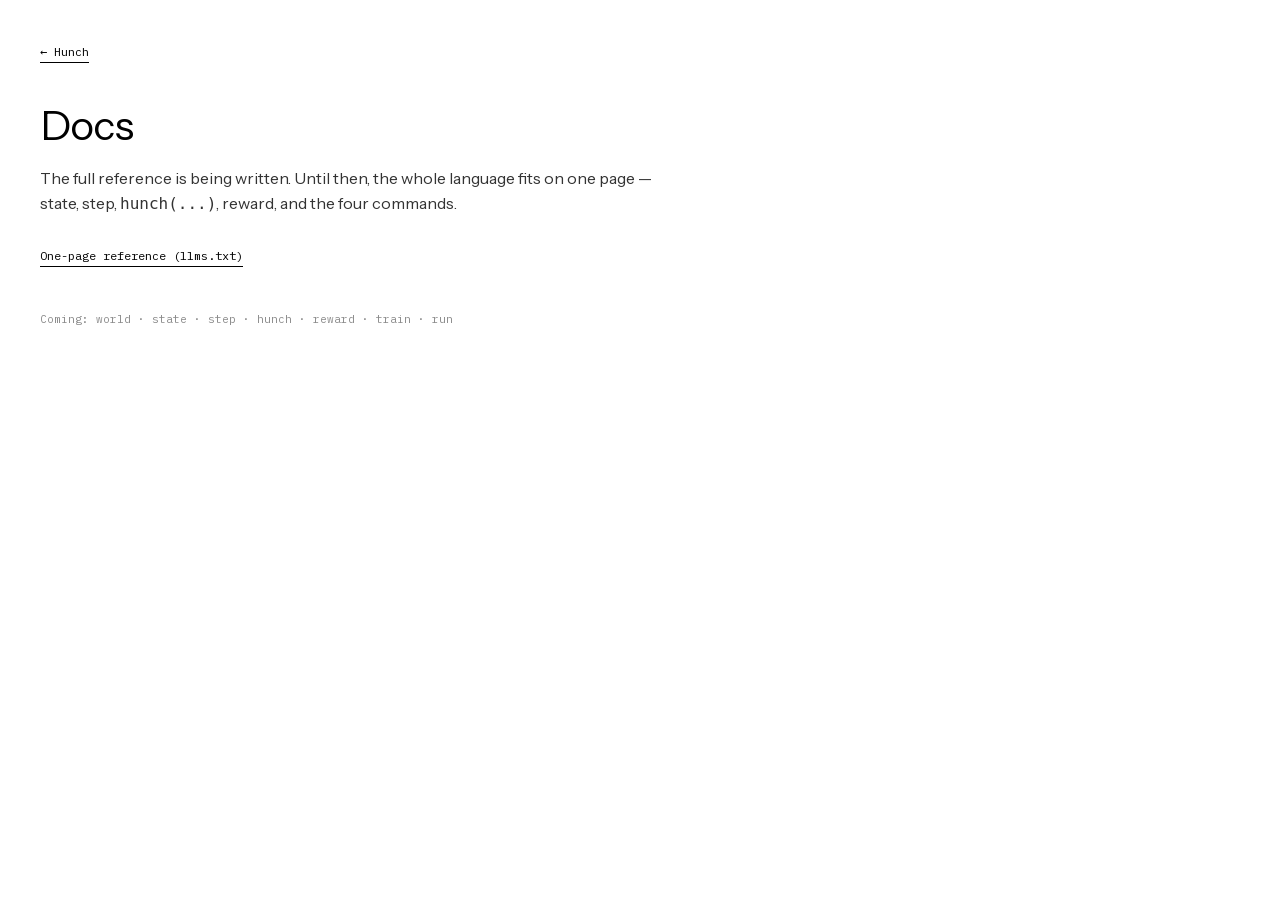
==== site/docs/index.html @ 7365aa73 "Hunch: a small language for RL and self-play worlds Write the rules of a world in one file and leave" ====
<!doctype html>
<html lang="en">
<head>
<meta charset="utf-8">
<meta name="viewport" content="width=device-width, initial-scale=1">
<title>Docs — Hunch</title>
<meta name="description" content="The Hunch language reference.">
<meta name="color-scheme" content="light">
<link rel="icon" href="../favicon.ico?v=3" sizes="16x16 32x32 48x48" type="image/x-icon">
<style>
  @font-face { font-family: "Instrument Sans"; src: url("../assets/fonts/instrument-sans.woff2") format("woff2"); font-weight: 400 700; font-display: swap; }
  @font-face { font-family: "IBM Plex Mono"; src: url("../assets/fonts/plex-mono-400.woff2") format("woff2"); font-weight: 400; font-display: swap; }
  * { box-sizing: border-box; }
  body { margin: 0; background: #fff; color: #000; font-family: "Instrument Sans", system-ui, sans-serif; }
  main { min-height: 100dvh; padding: 40px; max-width: 720px; }
  .back { font: 400 12px/1 "IBM Plex Mono", monospace; color: #000; text-decoration: none; border-bottom: 1px solid #000; padding-bottom: 3px; }
  h1 { margin: 40px 0 0; font-size: clamp(30px, 3.2vw, 44px); font-weight: 400; letter-spacing: -.02em; }
  p { margin: 16px 0 0; font-size: 16px; line-height: 1.55; color: #333; }
  .more { margin-top: 28px; font: 400 12px/1.8 "IBM Plex Mono", monospace; }
  .more a { color: #000; text-decoration: none; border-bottom: 1px solid #000; padding-bottom: 3px; }
  .todo { margin-top: 44px; font: 400 11px/1.8 "IBM Plex Mono", monospace; color: #8a8a8a; }
  @media (max-width: 900px) { main { padding: 24px; } }
</style>
</head>
<body>
<main>
  <a class="back" href="../">← Hunch</a>
  <h1>Docs</h1>
  <p>The full reference is being written. Until then, the whole language fits on one page — state, step, <code>hunch(...)</code>, reward, and the four commands.</p>
  <p class="more"><a href="../llms.txt">One-page reference (llms.txt)</a></p>
  <p class="todo">Coming: world · state · step · hunch · reward · train · run</p>
</main>
</body>
</html>
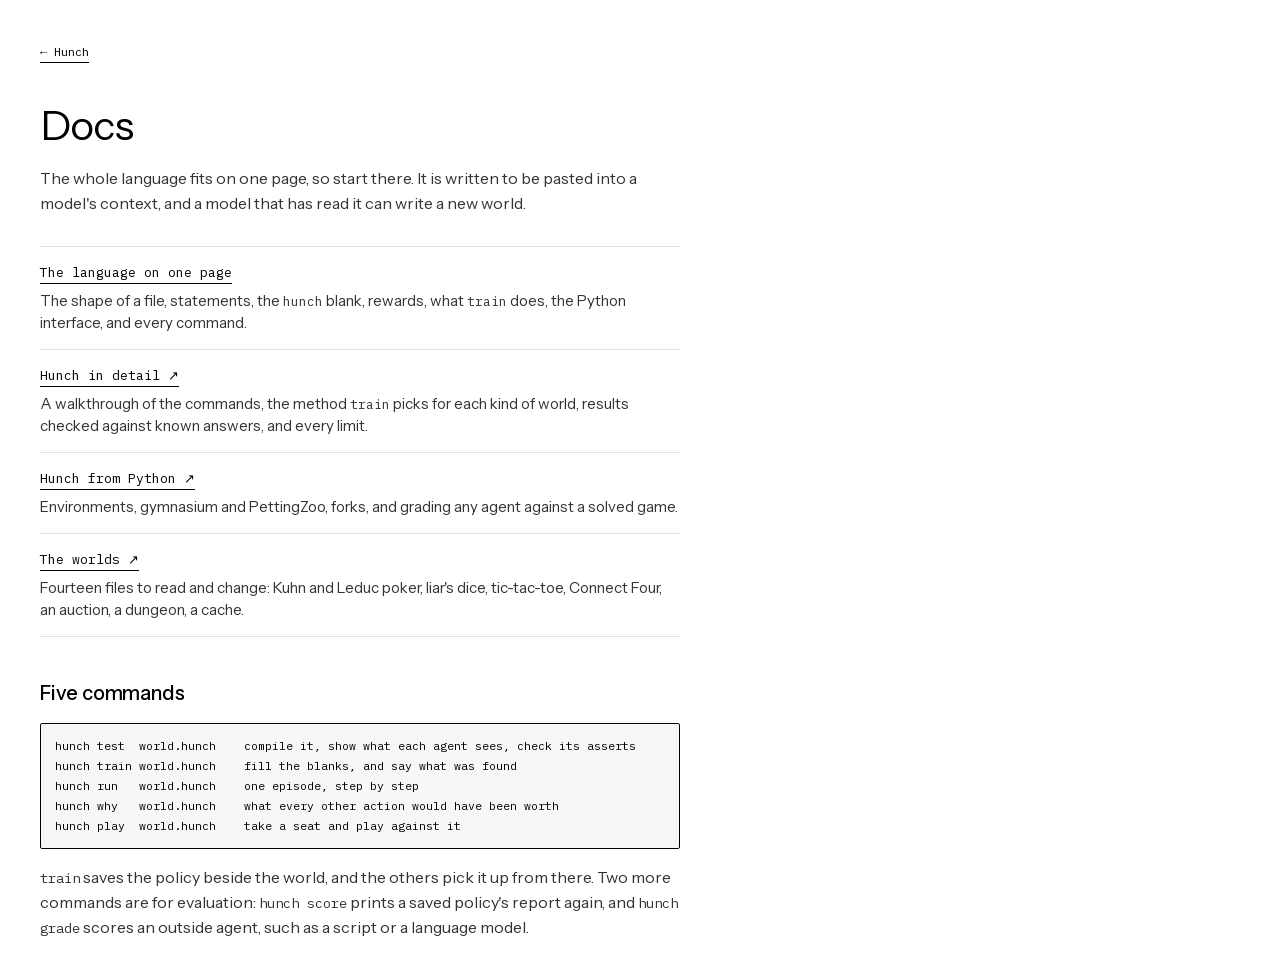
==== commit 358f8fb9: "Rewrite the website: new tagline, quickstart, a worked example, real docs The front page now says "H" ====
--- a/site/docs/index.html
+++ b/site/docs/index.html
@@ -4,7 +4,7 @@
 <meta charset="utf-8">
 <meta name="viewport" content="width=device-width, initial-scale=1">
 <title>Docs — Hunch</title>
-<meta name="description" content="The Hunch language reference.">
+<meta name="description" content="Hunch documentation: the one-page language reference, the guides, and the commands.">
 <meta name="color-scheme" content="light">
 <link rel="icon" href="../favicon.ico?v=3" sizes="16x16 32x32 48x48" type="image/x-icon">
 <style>
@@ -16,9 +16,15 @@
   .back { font: 400 12px/1 "IBM Plex Mono", monospace; color: #000; text-decoration: none; border-bottom: 1px solid #000; padding-bottom: 3px; }
   h1 { margin: 40px 0 0; font-size: clamp(30px, 3.2vw, 44px); font-weight: 400; letter-spacing: -.02em; }
   p { margin: 16px 0 0; font-size: 16px; line-height: 1.55; color: #333; }
-  .more { margin-top: 28px; font: 400 12px/1.8 "IBM Plex Mono", monospace; }
-  .more a { color: #000; text-decoration: none; border-bottom: 1px solid #000; padding-bottom: 3px; }
-  .todo { margin-top: 44px; font: 400 11px/1.8 "IBM Plex Mono", monospace; color: #8a8a8a; }
+  h2 { margin: 44px 0 0; font-size: 20px; font-weight: 500; letter-spacing: -.01em; }
+  code { font: 400 .86em "IBM Plex Mono", monospace; }
+  pre { margin: 18px 0 0; padding: 12px 14px; background: #f7f7f5; border: 1px solid #000; border-radius: 2px; font: 400 11.5px/1.75 "IBM Plex Mono", monospace; overflow-x: auto; }
+  .list { list-style: none; margin: 30px 0 0; padding: 0; }
+  .list li { padding: 14px 0; border-top: 1px solid #e3e3df; }
+  .list li:last-child { border-bottom: 1px solid #e3e3df; }
+  .list a { font: 400 13px/1.4 "IBM Plex Mono", monospace; color: #000; text-decoration: none; border-bottom: 1px solid #000; padding-bottom: 2px; }
+  .list a:hover { opacity: .6; }
+  .list span { display: block; margin-top: 8px; font-size: 15px; line-height: 1.5; color: #333; }
   @media (max-width: 900px) { main { padding: 24px; } }
 </style>
 </head>
@@ -26,9 +32,22 @@
 <main>
   <a class="back" href="../">← Hunch</a>
   <h1>Docs</h1>
-  <p>The full reference is being written. Until then, the whole language fits on one page — state, step, <code>hunch(...)</code>, reward, and the four commands.</p>
-  <p class="more"><a href="../llms.txt">One-page reference (llms.txt)</a></p>
-  <p class="todo">Coming: world · state · step · hunch · reward · train · run</p>
+  <p>The whole language fits on one page, so start there. It is written to be pasted into a model's context, and a model that has read it can write a new world.</p>
+
+  <ul class="list">
+    <li><a href="../llms.txt">The language on one page</a><span>The shape of a file, statements, the <code>hunch</code> blank, rewards, what <code>train</code> does, the Python interface, and every command.</span></li>
+    <li><a href="https://github.com/knownquantity/Hunch/blob/main/docs/details.md">Hunch in detail ↗</a><span>A walkthrough of the commands, the method <code>train</code> picks for each kind of world, results checked against known answers, and every limit.</span></li>
+    <li><a href="https://github.com/knownquantity/Hunch/blob/main/docs/python.md">Hunch from Python ↗</a><span>Environments, gymnasium and PettingZoo, forks, and grading any agent against a solved game.</span></li>
+    <li><a href="https://github.com/knownquantity/Hunch/tree/main/worlds">The worlds ↗</a><span>Fourteen files to read and change: Kuhn and Leduc poker, liar's dice, tic-tac-toe, Connect Four, an auction, a dungeon, a cache.</span></li>
+  </ul>
+
+  <h2>Five commands</h2>
+  <pre>hunch test  world.hunch    compile it, show what each agent sees, check its asserts
+hunch train world.hunch    fill the blanks, and say what was found
+hunch run   world.hunch    one episode, step by step
+hunch why   world.hunch    what every other action would have been worth
+hunch play  world.hunch    take a seat and play against it</pre>
+  <p><code>train</code> saves the policy beside the world, and the others pick it up from there. Two more commands are for evaluation: <code>hunch score</code> prints a saved policy's report again, and <code>hunch grade</code> scores an outside agent, such as a script or a language model.</p>
 </main>
 </body>
 </html>
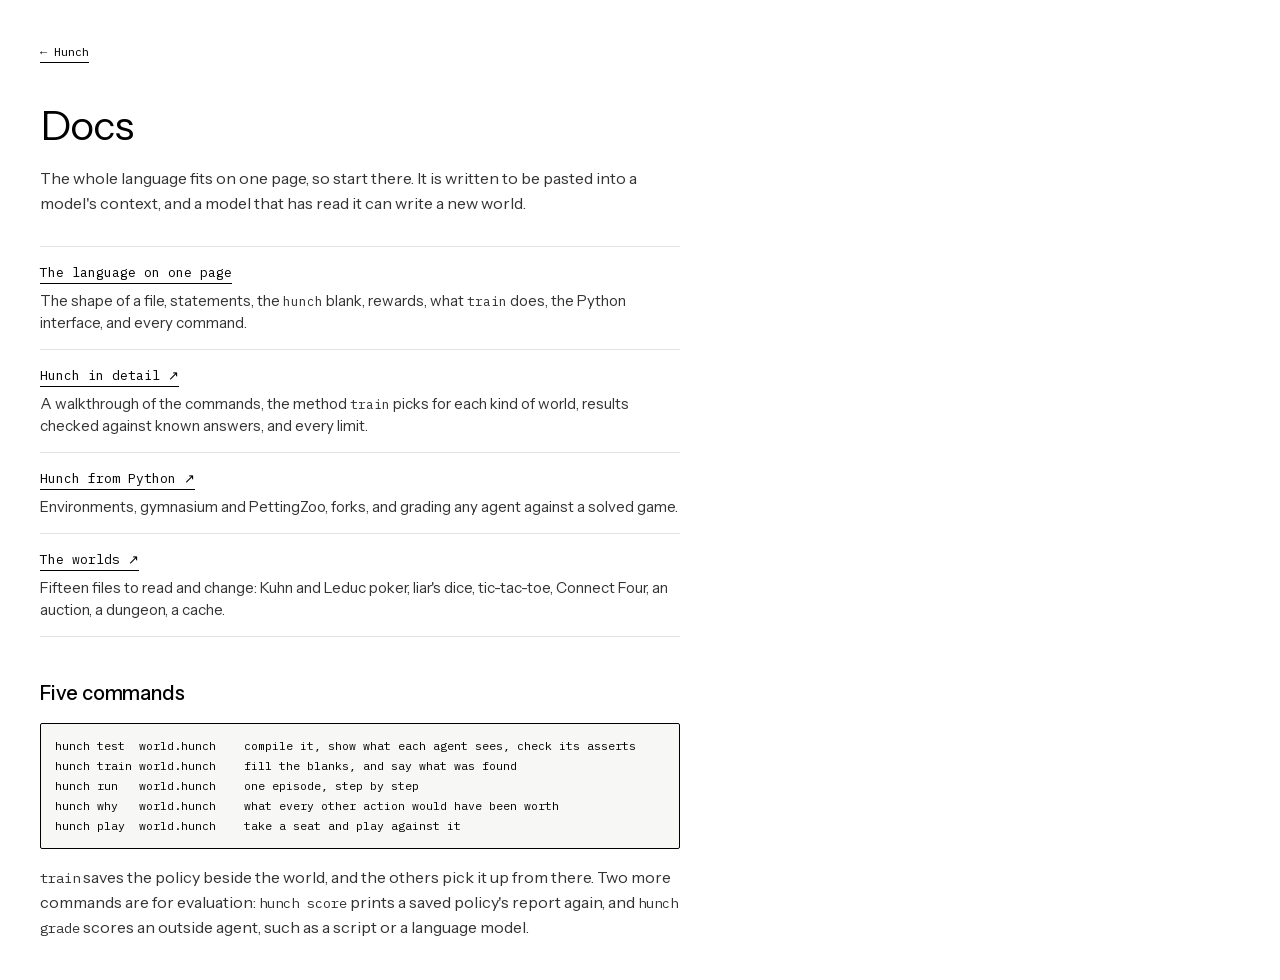
==== commit 3bc8046e: "Ship the 5x4 four-in-a-row board and a script that plays it against perfect play worlds/four.hunch i" ====
--- a/site/docs/index.html
+++ b/site/docs/index.html
@@ -38,7 +38,7 @@
     <li><a href="../llms.txt">The language on one page</a><span>The shape of a file, statements, the <code>hunch</code> blank, rewards, what <code>train</code> does, the Python interface, and every command.</span></li>
     <li><a href="https://github.com/knownquantity/Hunch/blob/main/docs/details.md">Hunch in detail ↗</a><span>A walkthrough of the commands, the method <code>train</code> picks for each kind of world, results checked against known answers, and every limit.</span></li>
     <li><a href="https://github.com/knownquantity/Hunch/blob/main/docs/python.md">Hunch from Python ↗</a><span>Environments, gymnasium and PettingZoo, forks, and grading any agent against a solved game.</span></li>
-    <li><a href="https://github.com/knownquantity/Hunch/tree/main/worlds">The worlds ↗</a><span>Fourteen files to read and change: Kuhn and Leduc poker, liar's dice, tic-tac-toe, Connect Four, an auction, a dungeon, a cache.</span></li>
+    <li><a href="https://github.com/knownquantity/Hunch/tree/main/worlds">The worlds ↗</a><span>Fifteen files to read and change: Kuhn and Leduc poker, liar's dice, tic-tac-toe, Connect Four, an auction, a dungeon, a cache.</span></li>
   </ul>
 
   <h2>Five commands</h2>
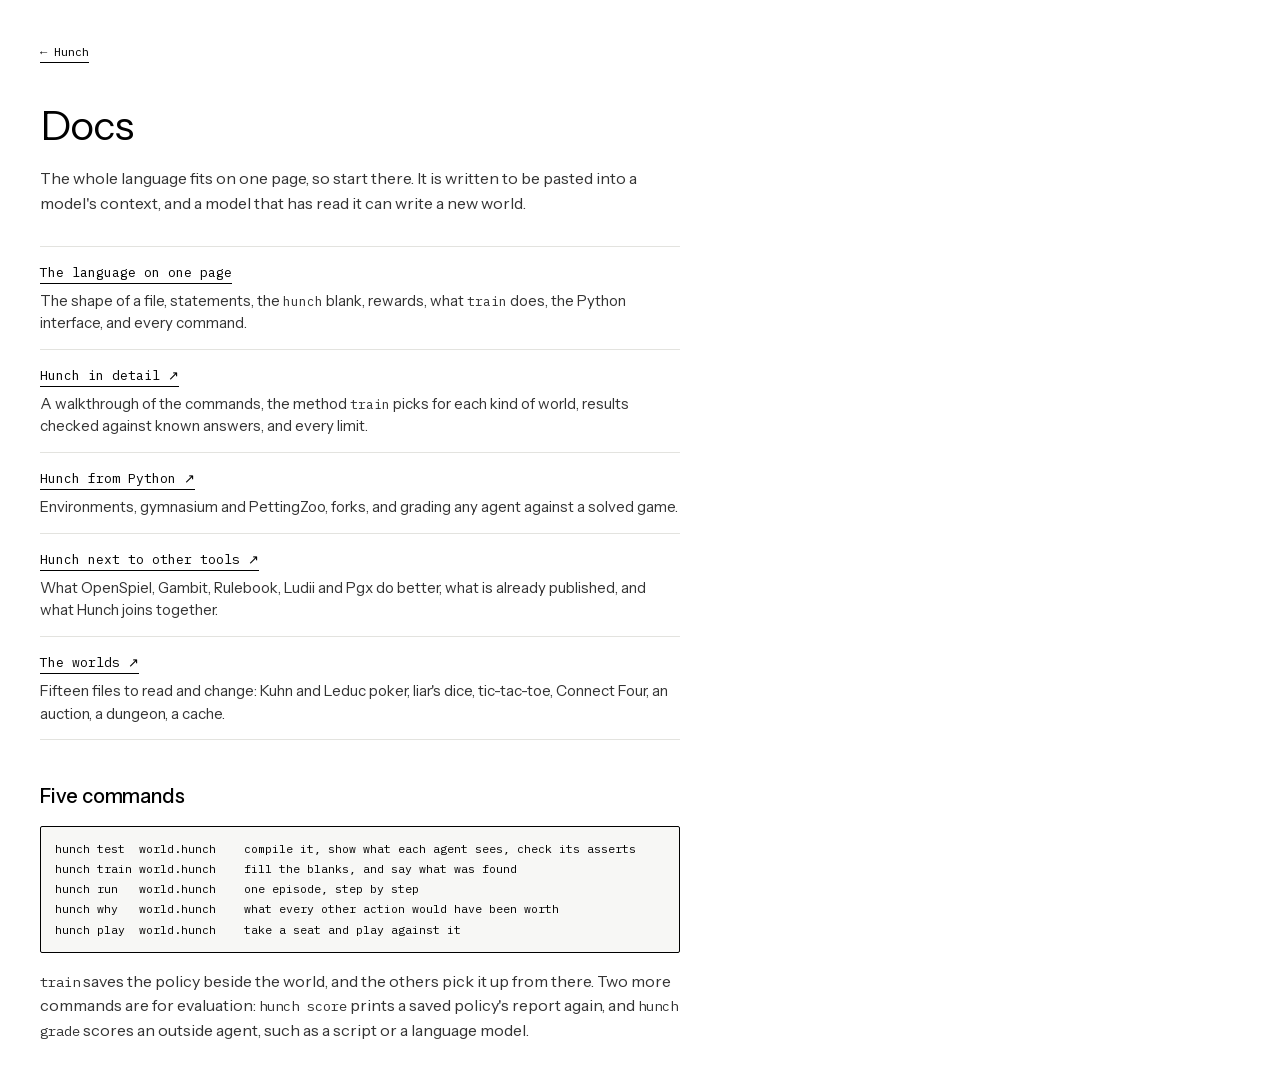
==== commit 6755ddc5: "Say where Hunch stands next to OpenSpiel and the rest, and soften what was overclaimed A survey of t" ====
--- a/site/docs/index.html
+++ b/site/docs/index.html
@@ -38,6 +38,7 @@
     <li><a href="../llms.txt">The language on one page</a><span>The shape of a file, statements, the <code>hunch</code> blank, rewards, what <code>train</code> does, the Python interface, and every command.</span></li>
     <li><a href="https://github.com/knownquantity/Hunch/blob/main/docs/details.md">Hunch in detail ↗</a><span>A walkthrough of the commands, the method <code>train</code> picks for each kind of world, results checked against known answers, and every limit.</span></li>
     <li><a href="https://github.com/knownquantity/Hunch/blob/main/docs/python.md">Hunch from Python ↗</a><span>Environments, gymnasium and PettingZoo, forks, and grading any agent against a solved game.</span></li>
+    <li><a href="https://github.com/knownquantity/Hunch/blob/main/docs/compare.md">Hunch next to other tools ↗</a><span>What OpenSpiel, Gambit, Rulebook, Ludii and Pgx do better, what is already published, and what Hunch joins together.</span></li>
     <li><a href="https://github.com/knownquantity/Hunch/tree/main/worlds">The worlds ↗</a><span>Fifteen files to read and change: Kuhn and Leduc poker, liar's dice, tic-tac-toe, Connect Four, an auction, a dungeon, a cache.</span></li>
   </ul>
 
